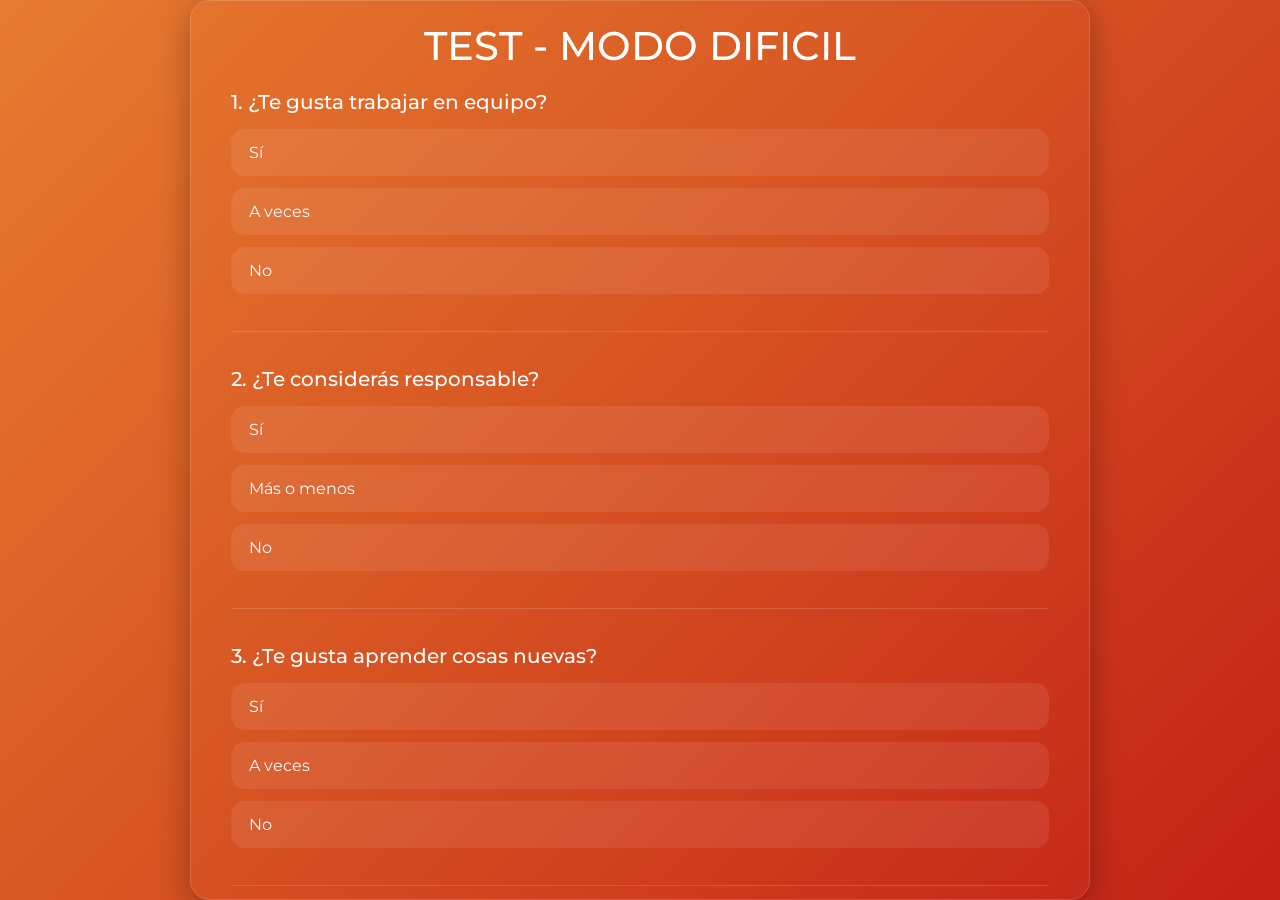
==== dificil.html @ 81282717 "first commit" ====
<!-- facil.html -->
<!DOCTYPE html>
<html lang="es">
<head>
  <meta charset="UTF-8">
  <meta name="viewport" content="width=device-width, initial-scale=1.0">

  <title>Modo Fácil</title>

  <link rel="preconnect" href="https://fonts.googleapis.com">
  <link rel="preconnect" href="https://fonts.gstatic.com" crossorigin>

  <link href="https://fonts.googleapis.com/css2?family=Montserrat:wght@300;400;500;600;700;800&display=swap" rel="stylesheet">

  <link rel="stylesheet" href="styles.css">
</head>
<body>

<section class="pantalla activa">

  <div class="contenedor cuestionario">

    <h1>TEST - MODO DIFICIL</h1>

    <form id="quizForm">

      <!-- PREGUNTAS -->
      <div class="pregunta">
        <p>1. ¿Te gusta trabajar en equipo?</p>

        <input type="radio" id="p1a" name="p1" value="10">
        <label for="p1a">Sí</label>

        <input type="radio" id="p1b" name="p1" value="5">
        <label for="p1b">A veces</label>

        <input type="radio" id="p1c" name="p1" value="0">
        <label for="p1c">No</label>
      </div>

      <div class="pregunta">
        <p>2. ¿Te considerás responsable?</p>

        <input type="radio" id="p2a" name="p2" value="10">
        <label for="p2a">Sí</label>

        <input type="radio" id="p2b" name="p2" value="5">
        <label for="p2b">Más o menos</label>

        <input type="radio" id="p2c" name="p2" value="0">
        <label for="p2c">No</label>
      </div>

      <div class="pregunta">
        <p>3. ¿Te gusta aprender cosas nuevas?</p>

        <input type="radio" id="p3a" name="p3" value="10">
        <label for="p3a">Sí</label>

        <input type="radio" id="p3b" name="p3" value="5">
        <label for="p3b">A veces</label>

        <input type="radio" id="p3c" name="p3" value="0">
        <label for="p3c">No</label>
      </div>

      <div class="pregunta">
        <p>4. ¿Sabés resolver problemas?</p>

        <input type="radio" id="p4a" name="p4" value="10">
        <label for="p4a">Sí</label>

        <input type="radio" id="p4b" name="p4" value="5">
        <label for="p4b">Algunas veces</label>

        <input type="radio" id="p4c" name="p4" value="0">
        <label for="p4c">No</label>
      </div>

      <div class="pregunta">
        <p>5. ¿Te adaptás rápido?</p>

        <input type="radio" id="p5a" name="p5" value="10">
        <label for="p5a">Sí</label>

        <input type="radio" id="p5b" name="p5" value="5">
        <label for="p5b">Depende</label>

        <input type="radio" id="p5c" name="p5" value="0">
        <label for="p5c">No</label>
      </div>

      <div class="pregunta">
        <p>6. ¿Sos organizado?</p>

        <input type="radio" id="p6a" name="p6" value="10">
        <label for="p6a">Sí</label>

        <input type="radio" id="p6b" name="p6" value="5">
        <label for="p6b">A veces</label>

        <input type="radio" id="p6c" name="p6" value="0">
        <label for="p6c">No</label>
      </div>

      <div class="pregunta">
        <p>7. ¿Mantenés la calma bajo presión?</p>

        <input type="radio" id="p7a" name="p7" value="10">
        <label for="p7a">Sí</label>

        <input type="radio" id="p7b" name="p7" value="5">
        <label for="p7b">Más o menos</label>

        <input type="radio" id="p7c" name="p7" value="0">
        <label for="p7c">No</label>
      </div>

      <div class="pregunta">
        <p>8. ¿Te gusta ayudar a otros?</p>

        <input type="radio" id="p8a" name="p8" value="10">
        <label for="p8a">Sí</label>

        <input type="radio" id="p8b" name="p8" value="5">
        <label for="p8b">A veces</label>

        <input type="radio" id="p8c" name="p8" value="0">
        <label for="p8c">No</label>
      </div>

      <div class="pregunta">
        <p>9. ¿Escuchás opiniones diferentes?</p>

        <input type="radio" id="p9a" name="p9" value="10">
        <label for="p9a">Sí</label>

        <input type="radio" id="p9b" name="p9" value="5">
        <label for="p9b">Algunas veces</label>

        <input type="radio" id="p9c" name="p9" value="0">
        <label for="p9c">No</label>
      </div>

      <div class="pregunta">
        <p>10. ¿Te esforzás por mejorar?</p>

        <input type="radio" id="p10a" name="p10" value="10">
        <label for="p10a">Sí</label>

        <input type="radio" id="p10b" name="p10" value="5">
        <label for="p10b">A veces</label>

        <input type="radio" id="p10c" name="p10" value="0">
        <label for="p10c">No</label>
      </div>

            <button type="button" onclick="calcularResultado()">
  FINALIZAR TEST
</button>

<a href="index.html" class="volver-btn">
  Volver a elegir dificultad
</a>

    </form>

    <div id="resultado" class="resultado"></div>

  </div>

</section>

<script src="script.js"></script>

</body>
</html>
---- styles.css ----
/* style.css */

*{
  margin:0;
  padding:0;
  box-sizing:border-box;
  font-family: 'Montserrat', sans-serif;
}


body{
  background: linear-gradient(
    135deg,
    #E77B30 0%,
    #d95a24 40%,
    #C32116 100%
  );

  
  scrollbar-width:none;
  color:white;
  width:100vw;
  height:100vh;

  display:flex;
  justify-content:center;

  align-items:center;
}

body::-webkit-scrollbar{
  display:none;
}

.pantalla{
  width:100vw;
  height:100vh;
  display:none;
  justify-content:center;
  align-items:center;
  text-align:center;
}

.pantalla.activa{
  display:flex;
  flex-direction: column;
  gap: 40px;
}

.logo{
  width:200px;
  object-fit:contain;
  margin-bottom:20px;
  animation: flotar 3s ease-in-out infinite;
  filter: drop-shadow(0 8px 20px rgba(0,0,0,0.25));
}

@keyframes flotar{
  0%{
    transform:translateY(0px);
  }

  50%{
    transform:translateY(-20px);
  }

  100%{
    transform:translateY(0px);
  }
}


.contenedor{
  padding:50px;
  border-radius:20px;
  text-align:center;
  border:1px solid rgba(255,255,255,0.15);
  box-shadow:0 8px 32px rgba(0,0,0,0.3);
}

.contenedor h1{
    font-size:40px;
    margin-bottom:20px;
    font-weight: 500;
    text-transform: uppercase;
}


.contenedor-dificultad{
    display:flex;
    justify-content:center;
    margin-top:30px;
}

.contenedor-dificultad a{
    width:150px;
    padding:15px;
    margin:10px;
    border:none;
    border-radius:12px;
    color:white;
    font-size:18px;
    text-decoration:none;
    display:flex;
    justify-content:center;
    align-items:center;
    transition:0.3s;
}

.contenedor-dificultad h2{
    font-size:24px;
    font-weight: 200;
    text-transform: uppercase;
}

.contenedor-dificultad a:hover{
    transform:scale(1.05); 
    color: #b8b8b8;
}

h1{
  font-size:50px;
  margin-bottom:20px;
}

p{
  margin-bottom:30px;
  color:#bdbdbd;
}

.logo{
  width:260px;
  margin-bottom:20px;
}

.cuestionario{
  width:100%;
  max-width:900px;

  padding:20px 40px;

  overflow-y:auto;
}

.pregunta{
  margin-bottom:35px;

  text-align:left;

  padding-bottom:25px;

  border-bottom:1px solid rgba(255,255,255,0.15);
}

.pregunta p{
  color:white;

  font-size:20px;

  margin-bottom:15px;

  font-weight:500;
}

.pregunta label{
  display:flex;

  align-items:center;

  margin-bottom:12px;

  padding:14px 18px;

  border-radius:14px;

  background:rgba(255,255,255,0.08);

  transition:0.3s;

  cursor:pointer;
}

.pregunta label:hover{
  background:rgba(255,255,255,0.15);

  transform:translateX(5px);
}

input[type="radio"]{
  margin-right:10px;
  display: none;
}

button{
  width:100%;

  padding:15px;

  border:none;

  border-radius:14px;

  background:white;

  color:#C32116;

  font-size:18px;

  font-weight:bold;

  cursor:pointer;

  transition:0.3s;

  margin-top:20px;
}

button:hover{
  transform:scale(1.02);
}

.resultado{
  margin-top:30px;

  text-align:center;

  font-size:30px;

  font-weight:700;
}

.pregunta input[type="radio"]:checked + label{

  background:rgba(255,255,255,0.28);

  border:1px solid rgba(255,255,255,0.45);

  color:white;

  font-weight:600;

  transform:scale(1.02);

  box-shadow:0 0 15px rgba(255,255,255,0.15);
}

.volver-btn{
  display:block;

  width:100%;

  margin-top:15px;

  padding:14px;

  border-radius:14px;

  text-align:center;

  text-decoration:none;

  color:white;

  background:rgba(255,255,255,0.08);

  border:1px solid rgba(255,255,255,0.15);

  transition:0.3s;

  font-weight:500;
}

.volver-btn:hover{
  background:rgba(255,255,255,0.15);

  transform:scale(1.02);
}
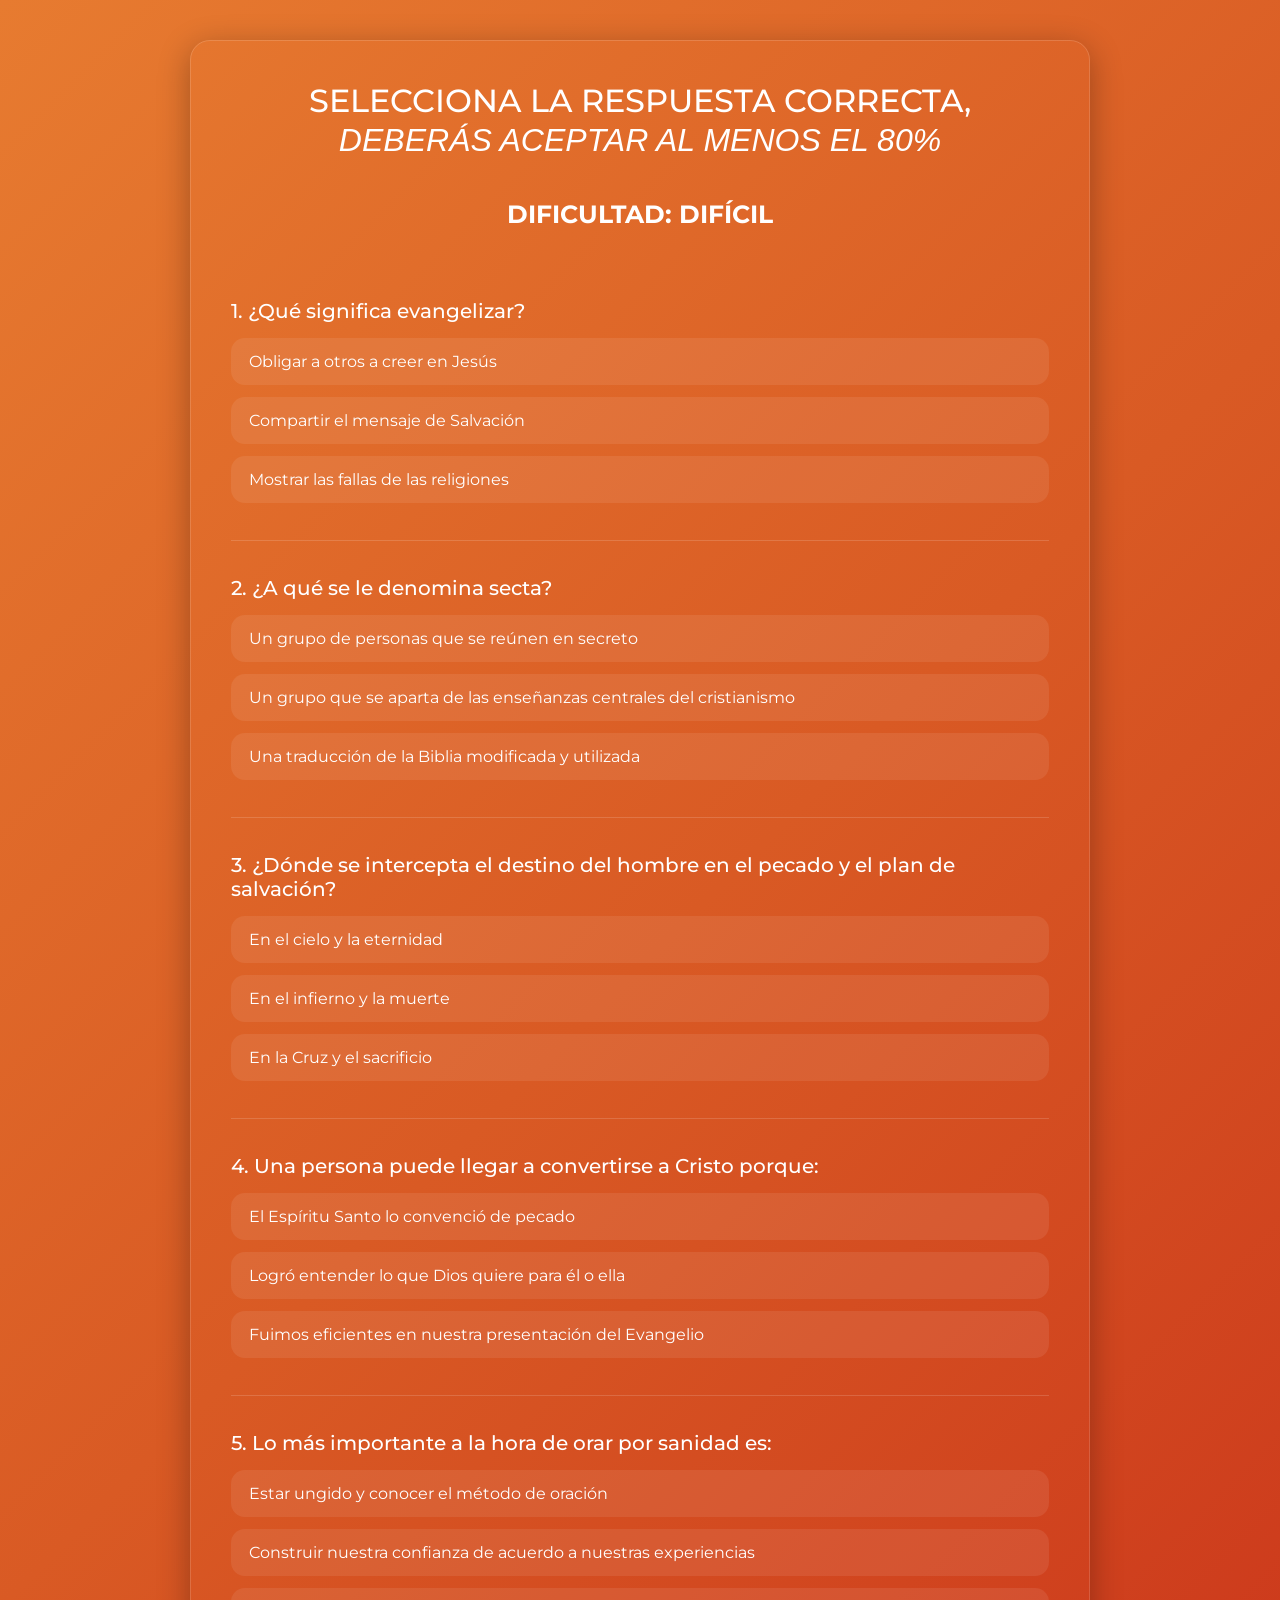
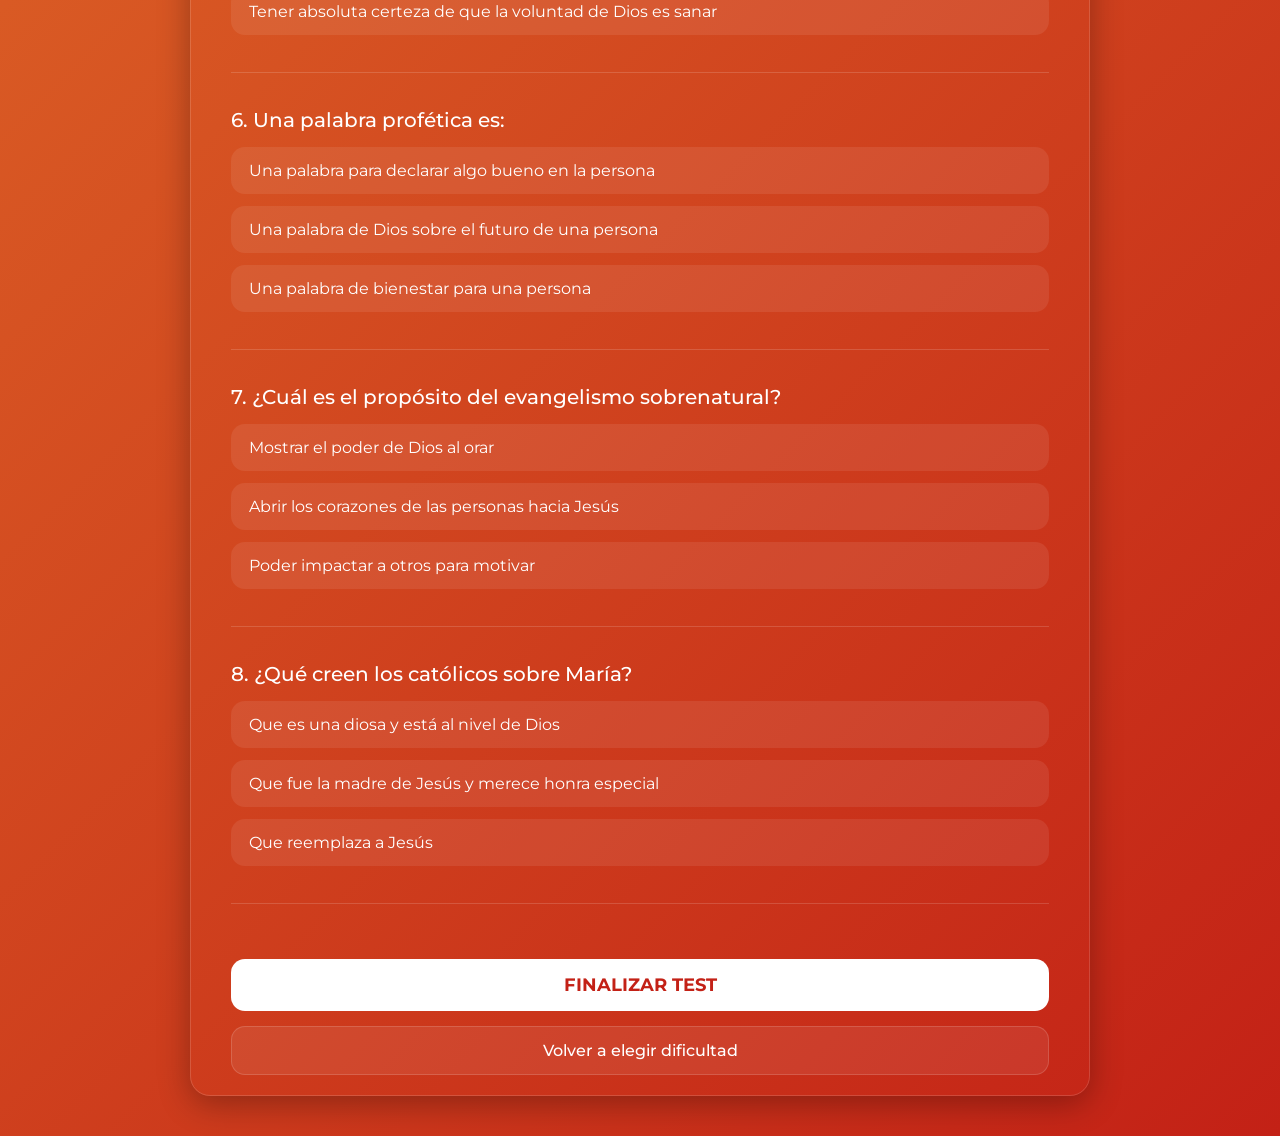
==== commit f8b05965: "add more design" ====
--- a/dificil.html
+++ b/dificil.html
@@ -20,154 +20,137 @@
 
   <div class="contenedor cuestionario">
 
-    <h1>TEST - MODO DIFICIL</h1>
+    <h1>Selecciona la respuesta correcta, <i>deberás aceptar al menos el 80%</i></h1>
+    <h2>Dificultad: Difícil</h2>
 
     <form id="quizForm">
 
       <!-- PREGUNTAS -->
-      <div class="pregunta">
-        <p>1. ¿Te gusta trabajar en equipo?</p>
 
-        <input type="radio" id="p1a" name="p1" value="10">
-        <label for="p1a">Sí</label>
+        <!-- PREGUNTA 1 -->
+        <div class="pregunta">
+          <p>1. ¿Qué significa evangelizar?</p>
 
-        <input type="radio" id="p1b" name="p1" value="5">
-        <label for="p1b">A veces</label>
+          <input type="radio" id="p1a" name="p1" value="0">
+          <label for="p1a">Obligar a otros a creer en Jesús</label>
 
-        <input type="radio" id="p1c" name="p1" value="0">
-        <label for="p1c">No</label>
-      </div>
+          <input type="radio" id="p1b" name="p1" value="12,5">
+          <label for="p1b">Compartir el mensaje de Salvación</label>
 
-      <div class="pregunta">
-        <p>2. ¿Te considerás responsable?</p>
+          <input type="radio" id="p1c" name="p1" value="0">
+          <label for="p1c">Mostrar las fallas de las religiones</label>
+        </div>
 
-        <input type="radio" id="p2a" name="p2" value="10">
-        <label for="p2a">Sí</label>
+        <!-- PREGUNTA 2 -->
+        <div class="pregunta">
+          <p>2. ¿A qué se le denomina secta?</p>
 
-        <input type="radio" id="p2b" name="p2" value="5">
-        <label for="p2b">Más o menos</label>
+          <input type="radio" id="p2a" name="p2" value="0">
+          <label for="p2a">Un grupo de personas que se reúnen en secreto</label>
 
-        <input type="radio" id="p2c" name="p2" value="0">
-        <label for="p2c">No</label>
-      </div>
+          <input type="radio" id="p2b" name="p2" value="12,5">
+          <label for="p2b">Un grupo que se aparta de las enseñanzas centrales del cristianismo</label>
 
-      <div class="pregunta">
-        <p>3. ¿Te gusta aprender cosas nuevas?</p>
+          <input type="radio" id="p2c" name="p2" value="0">
+          <label for="p2c">Una traducción de la Biblia modificada y utilizada</label>
+        </div>
 
-        <input type="radio" id="p3a" name="p3" value="10">
-        <label for="p3a">Sí</label>
+        <!-- PREGUNTA 3 -->
+        <div class="pregunta">
+          <p>3. ¿Dónde se intercepta el destino del hombre en el pecado y el plan de salvación?</p>
 
-        <input type="radio" id="p3b" name="p3" value="5">
-        <label for="p3b">A veces</label>
+          <input type="radio" id="p3a" name="p3" value="0">
+          <label for="p3a">En el cielo y la eternidad</label>
 
-        <input type="radio" id="p3c" name="p3" value="0">
-        <label for="p3c">No</label>
-      </div>
+          <input type="radio" id="p3b" name="p3" value="0">
+          <label for="p3b">En el infierno y la muerte</label>
 
-      <div class="pregunta">
-        <p>4. ¿Sabés resolver problemas?</p>
+          <input type="radio" id="p3c" name="p3" value="12,5">
+          <label for="p3c">En la Cruz y el sacrificio</label>
+        </div>
 
-        <input type="radio" id="p4a" name="p4" value="10">
-        <label for="p4a">Sí</label>
+        <!-- PREGUNTA 4 -->
+        <div class="pregunta">
+          <p>4. Una persona puede llegar a convertirse a Cristo porque:</p>
 
-        <input type="radio" id="p4b" name="p4" value="5">
-        <label for="p4b">Algunas veces</label>
+          <input type="radio" id="p4a" name="p4" value="12,5">
+          <label for="p4a">El Espíritu Santo lo convenció de pecado</label>
 
-        <input type="radio" id="p4c" name="p4" value="0">
-        <label for="p4c">No</label>
-      </div>
+          <input type="radio" id="p4b" name="p4" value="0">
+          <label for="p4b">Logró entender lo que Dios quiere para él o ella</label>
 
-      <div class="pregunta">
-        <p>5. ¿Te adaptás rápido?</p>
+          <input type="radio" id="p4c" name="p4" value="0">
+          <label for="p4c">Fuimos eficientes en nuestra presentación del Evangelio</label>
+        </div>
 
-        <input type="radio" id="p5a" name="p5" value="10">
-        <label for="p5a">Sí</label>
+        <!-- PREGUNTA 5 -->
+        <div class="pregunta">
+          <p>5. Lo más importante a la hora de orar por sanidad es:</p>
 
-        <input type="radio" id="p5b" name="p5" value="5">
-        <label for="p5b">Depende</label>
+          <input type="radio" id="p5a" name="p5" value="0">
+          <label for="p5a">Estar ungido y conocer el método de oración</label>
 
-        <input type="radio" id="p5c" name="p5" value="0">
-        <label for="p5c">No</label>
-      </div>
+          <input type="radio" id="p5b" name="p5" value="0">
+          <label for="p5b">Construir nuestra confianza de acuerdo a nuestras experiencias</label>
 
-      <div class="pregunta">
-        <p>6. ¿Sos organizado?</p>
+          <input type="radio" id="p5c" name="p5" value="12,5">
+          <label for="p5c">Tener absoluta certeza de que la voluntad de Dios es sanar</label>
+        </div>
 
-        <input type="radio" id="p6a" name="p6" value="10">
-        <label for="p6a">Sí</label>
+        <!-- PREGUNTA 6 -->
+        <div class="pregunta">
+          <p>6. Una palabra profética es:</p>
 
-        <input type="radio" id="p6b" name="p6" value="5">
-        <label for="p6b">A veces</label>
+          <input type="radio" id="p6a" name="p6" value="0">
+          <label for="p6a">Una palabra para declarar algo bueno en la persona</label>
 
-        <input type="radio" id="p6c" name="p6" value="0">
-        <label for="p6c">No</label>
-      </div>
+          <input type="radio" id="p6b" name="p6" value="12,5">
+          <label for="p6b">Una palabra de Dios sobre el futuro de una persona</label>
 
-      <div class="pregunta">
-        <p>7. ¿Mantenés la calma bajo presión?</p>
+          <input type="radio" id="p6c" name="p6" value="0">
+          <label for="p6c">Una palabra de bienestar para una persona</label>
+        </div>
 
-        <input type="radio" id="p7a" name="p7" value="10">
-        <label for="p7a">Sí</label>
+        <!-- PREGUNTA 7 -->
+        <div class="pregunta">
+          <p>7. ¿Cuál es el propósito del evangelismo sobrenatural?</p>
 
-        <input type="radio" id="p7b" name="p7" value="5">
-        <label for="p7b">Más o menos</label>
+          <input type="radio" id="p7a" name="p7" value="0">
+          <label for="p7a">Mostrar el poder de Dios al orar</label>
 
-        <input type="radio" id="p7c" name="p7" value="0">
-        <label for="p7c">No</label>
-      </div>
+          <input type="radio" id="p7b" name="p7" value="12,5">
+          <label for="p7b">Abrir los corazones de las personas hacia Jesús</label>
 
-      <div class="pregunta">
-        <p>8. ¿Te gusta ayudar a otros?</p>
+          <input type="radio" id="p7c" name="p7" value="0">
+          <label for="p7c">Poder impactar a otros para motivar</label>
+        </div>
 
-        <input type="radio" id="p8a" name="p8" value="10">
-        <label for="p8a">Sí</label>
+        <!-- PREGUNTA 8 -->
+        <div class="pregunta">
+          <p>8. ¿Qué creen los católicos sobre María?</p>
 
-        <input type="radio" id="p8b" name="p8" value="5">
-        <label for="p8b">A veces</label>
+          <input type="radio" id="p8a" name="p8" value="0">
+          <label for="p8a">Que es una diosa y está al nivel de Dios</label>
 
-        <input type="radio" id="p8c" name="p8" value="0">
-        <label for="p8c">No</label>
-      </div>
+          <input type="radio" id="p8b" name="p8" value="12,5">
+          <label for="p8b">Que fue la madre de Jesús y merece honra especial</label>
 
-      <div class="pregunta">
-        <p>9. ¿Escuchás opiniones diferentes?</p>
+          <input type="radio" id="p8c" name="p8" value="0">
+          <label for="p8c">Que reemplaza a Jesús</label>
+        </div>
 
-        <input type="radio" id="p9a" name="p9" value="10">
-        <label for="p9a">Sí</label>
-
-        <input type="radio" id="p9b" name="p9" value="5">
-        <label for="p9b">Algunas veces</label>
-
-        <input type="radio" id="p9c" name="p9" value="0">
-        <label for="p9c">No</label>
-      </div>
-
-      <div class="pregunta">
-        <p>10. ¿Te esforzás por mejorar?</p>
-
-        <input type="radio" id="p10a" name="p10" value="10">
-        <label for="p10a">Sí</label>
-
-        <input type="radio" id="p10b" name="p10" value="5">
-        <label for="p10b">A veces</label>
-
-        <input type="radio" id="p10c" name="p10" value="0">
-        <label for="p10c">No</label>
-      </div>
-
-            <button type="button" onclick="calcularResultado()">
+      <button type="button" onclick="calcularResultado()">
   FINALIZAR TEST
 </button>
 
 <a href="index.html" class="volver-btn">
   Volver a elegir dificultad
 </a>
+    </form>
+  </div>
 
-    </form>
-
+  
     <div id="resultado" class="resultado"></div>
-
-  </div>
 
 </section>
 
--- a/styles.css
+++ b/styles.css
@@ -16,16 +16,11 @@
     #C32116 100%
   );
 
-  
-  scrollbar-width:none;
-  color:white;
-  width:100vw;
-  height:100vh;
-
-  display:flex;
-  justify-content:center;
-
-  align-items:center;
+  color:white;
+
+  min-height:100vh;
+
+  overflow-x:hidden;
 }
 
 body::-webkit-scrollbar{
@@ -33,24 +28,32 @@
 }
 
 .pantalla{
-  width:100vw;
-  height:100vh;
+  width:100%;
+
+  min-height:100vh;
+
   display:none;
+
   justify-content:center;
+
   align-items:center;
+
   text-align:center;
+
+  padding:40px 20px;
 }
 
 .pantalla.activa{
   display:flex;
-  flex-direction: column;
-  gap: 40px;
-}
+  flex-direction:column;
+  margin: 0;
+}
+
 
 .logo{
-  width:200px;
+  width:300px;
   object-fit:contain;
-  margin-bottom:20px;
+  margin:10px;
   animation: flotar 3s ease-in-out infinite;
   filter: drop-shadow(0 8px 20px rgba(0,0,0,0.25));
 }
@@ -82,6 +85,13 @@
     font-size:40px;
     margin-bottom:20px;
     font-weight: 500;
+    text-transform: uppercase;
+}
+
+.contenedor h3{
+    font-size:20px;
+    margin-bottom:20px;
+    font-weight: 400;
     text-transform: uppercase;
 }
 
@@ -107,15 +117,27 @@
     transition:0.3s;
 }
 
+.facil{
+    background:#4CAF50;
+}
+
+.medio{
+    background:#FFC107;
+}
+
+.dificil{
+    background:#ff1100;
+}
+
 .contenedor-dificultad h2{
     font-size:24px;
-    font-weight: 200;
+    font-weight: 600;
     text-transform: uppercase;
 }
 
 .contenedor-dificultad a:hover{
     transform:scale(1.05); 
-    color: #b8b8b8;
+    color: #474747;
 }
 
 h1{
@@ -128,11 +150,6 @@
   color:#bdbdbd;
 }
 
-.logo{
-  width:260px;
-  margin-bottom:20px;
-}
-
 .cuestionario{
   width:100%;
   max-width:900px;
@@ -142,6 +159,17 @@
   overflow-y:auto;
 }
 
+.cuestionario h1{
+  font-size:32px;
+  padding: 20px;
+}
+
+.cuestionario h2{
+  font-size:25px;
+  margin-bottom:70px;
+  text-transform: uppercase;
+}
+
 .pregunta{
   margin-bottom:35px;
 
@@ -220,13 +248,30 @@
 }
 
 .resultado{
-  margin-top:30px;
-
-  text-align:center;
-
-  font-size:30px;
-
-  font-weight:700;
+
+  position:fixed;
+  font-size: 25px;
+
+  top:0;
+  left:0;
+
+  width:100vw;
+  height:100vh;
+
+  background:rgba(0,0,0,0.6);
+
+  backdrop-filter:blur(8px);
+
+  display:none;
+
+  justify-content:center;
+  align-items:center;
+
+  z-index:9999;
+}
+
+.resultado.mostrar{
+  display:flex;
 }
 
 .pregunta input[type="radio"]:checked + label{
@@ -274,4 +319,73 @@
   background:rgba(255,255,255,0.15);
 
   transform:scale(1.02);
+}
+
+/* RESULTADO AMARILLO */
+.resultado-card.amarillo h2{
+  color:#ffd54a;
+}
+
+/* RESULTADO VERDE */
+.resultado-card.verde h2{
+  color:#4ade80;
+}
+
+.resultado-card p{
+  color:white;
+  font-weight: 100;
+  font-size:18px;
+}
+
+/* ========================= */
+/* RESPONSIVE CELULAR */
+/* ========================= */
+
+@media (max-width: 768px){
+
+  body{
+    padding:20px;
+    height:auto;
+    min-height:100vh;
+  }
+
+  .pantalla{
+    padding:20px 0;
+  }
+
+  .logo{
+    width:220px;
+    margin-bottom:25px;
+  }
+
+  .contenedor{
+    width:100%;
+
+    padding:30px 20px;
+  }
+
+  .contenedor h1{
+    font-size:28px;
+    line-height:1.2;
+  }
+
+  .contenedor-dificultad{
+    flex-direction:column;
+
+    align-items:center;
+
+    width:100%;
+  }
+
+  .contenedor-dificultad a{
+    width:100%;
+    max-width:260px;
+
+    margin:8px 0;
+  }
+
+  .contenedor-dificultad h2{
+    font-size:20px;
+  }
+
 }
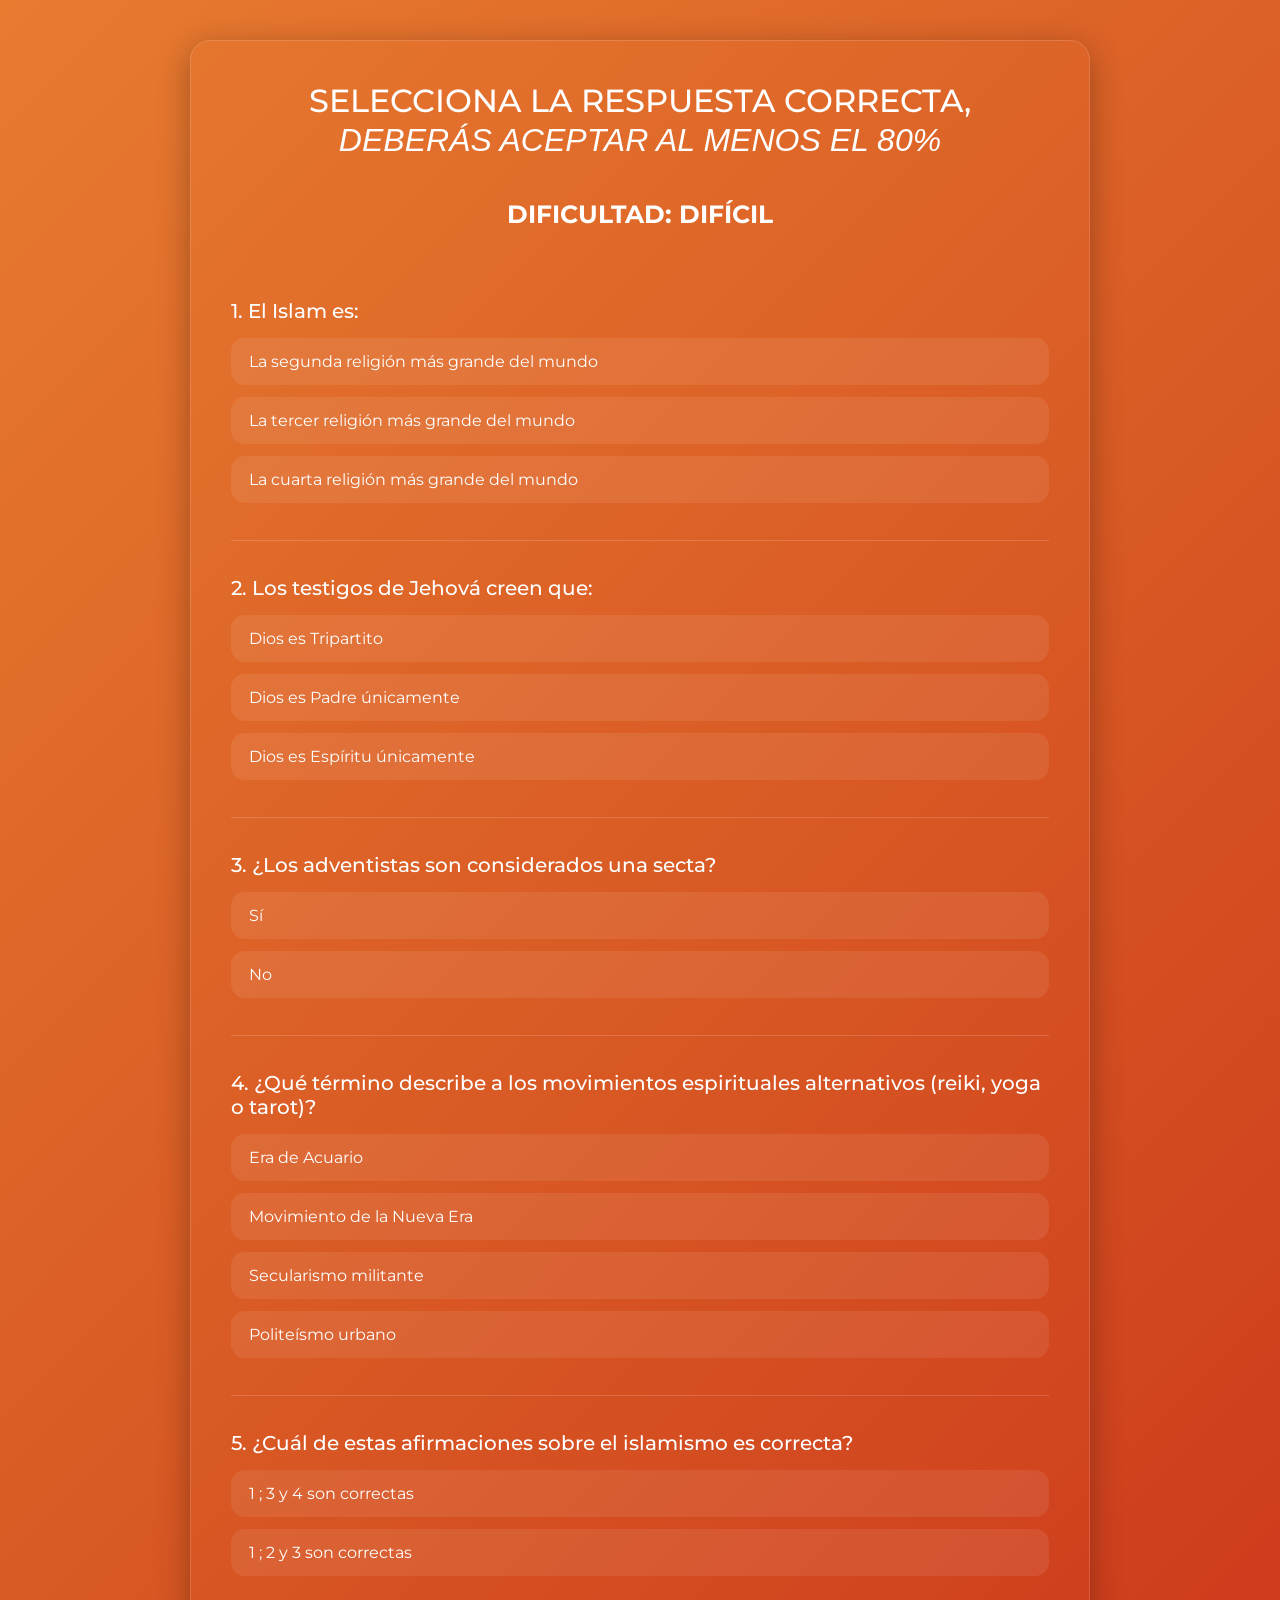
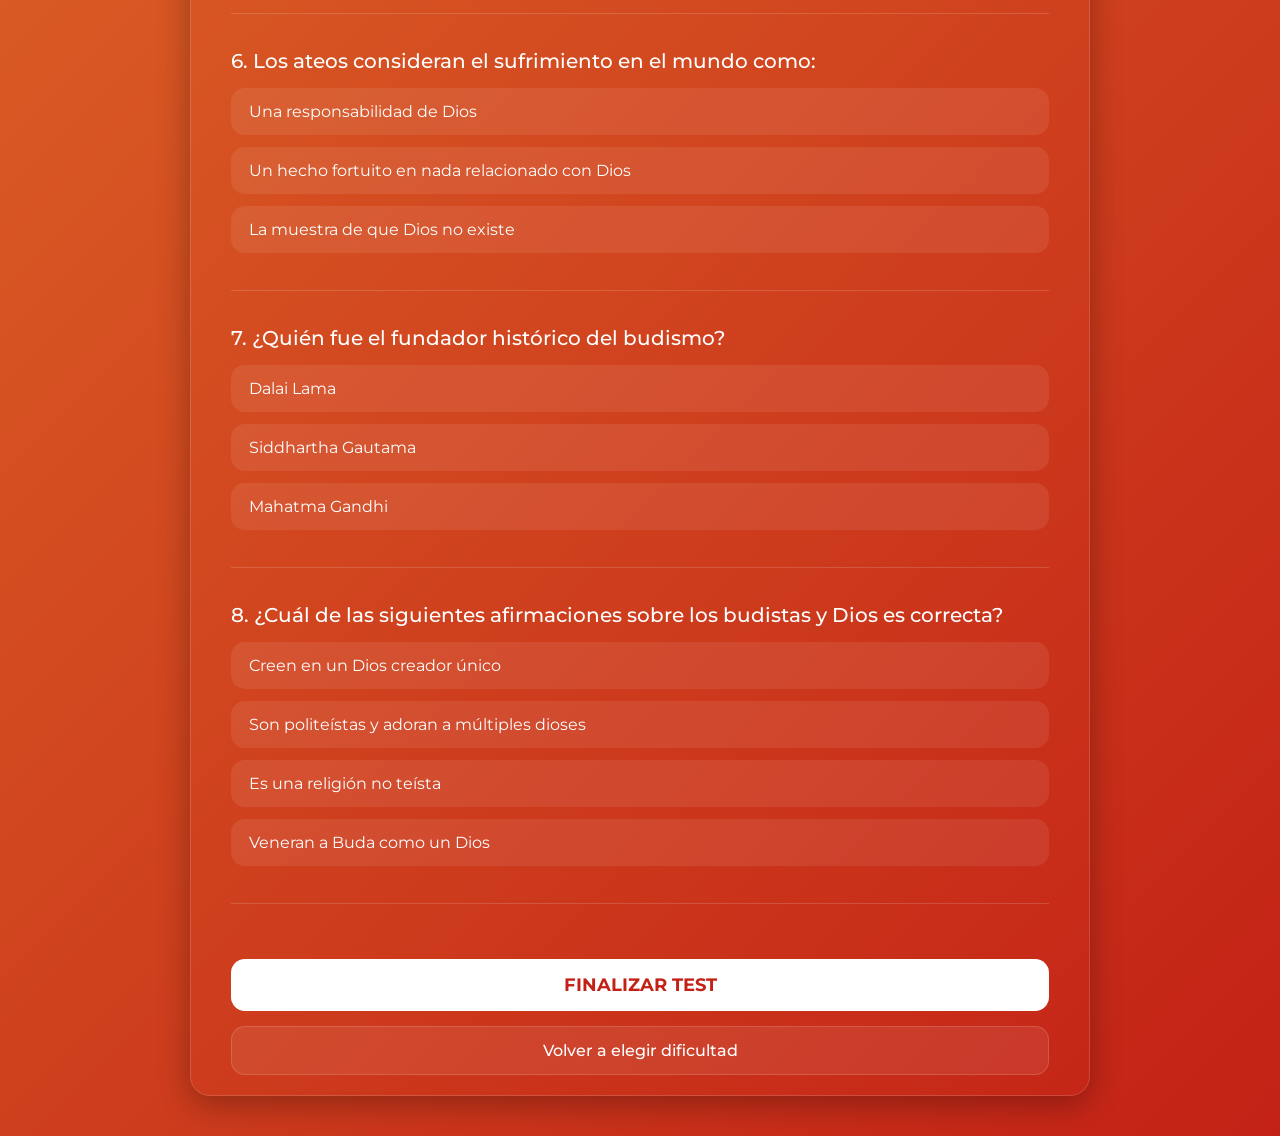
==== commit 21ed78d7: "add another questions in dificil mode}" ====
--- a/dificil.html
+++ b/dificil.html
@@ -28,116 +28,167 @@
       <!-- PREGUNTAS -->
 
         <!-- PREGUNTA 1 -->
-        <div class="pregunta">
-          <p>1. ¿Qué significa evangelizar?</p>
-
-          <input type="radio" id="p1a" name="p1" value="0">
-          <label for="p1a">Obligar a otros a creer en Jesús</label>
-
-          <input type="radio" id="p1b" name="p1" value="12,5">
-          <label for="p1b">Compartir el mensaje de Salvación</label>
-
-          <input type="radio" id="p1c" name="p1" value="0">
-          <label for="p1c">Mostrar las fallas de las religiones</label>
-        </div>
-
-        <!-- PREGUNTA 2 -->
-        <div class="pregunta">
-          <p>2. ¿A qué se le denomina secta?</p>
-
-          <input type="radio" id="p2a" name="p2" value="0">
-          <label for="p2a">Un grupo de personas que se reúnen en secreto</label>
-
-          <input type="radio" id="p2b" name="p2" value="12,5">
-          <label for="p2b">Un grupo que se aparta de las enseñanzas centrales del cristianismo</label>
-
-          <input type="radio" id="p2c" name="p2" value="0">
-          <label for="p2c">Una traducción de la Biblia modificada y utilizada</label>
-        </div>
-
-        <!-- PREGUNTA 3 -->
-        <div class="pregunta">
-          <p>3. ¿Dónde se intercepta el destino del hombre en el pecado y el plan de salvación?</p>
-
-          <input type="radio" id="p3a" name="p3" value="0">
-          <label for="p3a">En el cielo y la eternidad</label>
-
-          <input type="radio" id="p3b" name="p3" value="0">
-          <label for="p3b">En el infierno y la muerte</label>
-
-          <input type="radio" id="p3c" name="p3" value="12,5">
-          <label for="p3c">En la Cruz y el sacrificio</label>
-        </div>
-
-        <!-- PREGUNTA 4 -->
-        <div class="pregunta">
-          <p>4. Una persona puede llegar a convertirse a Cristo porque:</p>
-
-          <input type="radio" id="p4a" name="p4" value="12,5">
-          <label for="p4a">El Espíritu Santo lo convenció de pecado</label>
-
-          <input type="radio" id="p4b" name="p4" value="0">
-          <label for="p4b">Logró entender lo que Dios quiere para él o ella</label>
-
-          <input type="radio" id="p4c" name="p4" value="0">
-          <label for="p4c">Fuimos eficientes en nuestra presentación del Evangelio</label>
-        </div>
-
-        <!-- PREGUNTA 5 -->
-        <div class="pregunta">
-          <p>5. Lo más importante a la hora de orar por sanidad es:</p>
-
-          <input type="radio" id="p5a" name="p5" value="0">
-          <label for="p5a">Estar ungido y conocer el método de oración</label>
-
-          <input type="radio" id="p5b" name="p5" value="0">
-          <label for="p5b">Construir nuestra confianza de acuerdo a nuestras experiencias</label>
-
-          <input type="radio" id="p5c" name="p5" value="12,5">
-          <label for="p5c">Tener absoluta certeza de que la voluntad de Dios es sanar</label>
-        </div>
-
-        <!-- PREGUNTA 6 -->
-        <div class="pregunta">
-          <p>6. Una palabra profética es:</p>
-
-          <input type="radio" id="p6a" name="p6" value="0">
-          <label for="p6a">Una palabra para declarar algo bueno en la persona</label>
-
-          <input type="radio" id="p6b" name="p6" value="12,5">
-          <label for="p6b">Una palabra de Dios sobre el futuro de una persona</label>
-
-          <input type="radio" id="p6c" name="p6" value="0">
-          <label for="p6c">Una palabra de bienestar para una persona</label>
-        </div>
-
-        <!-- PREGUNTA 7 -->
-        <div class="pregunta">
-          <p>7. ¿Cuál es el propósito del evangelismo sobrenatural?</p>
-
-          <input type="radio" id="p7a" name="p7" value="0">
-          <label for="p7a">Mostrar el poder de Dios al orar</label>
-
-          <input type="radio" id="p7b" name="p7" value="12,5">
-          <label for="p7b">Abrir los corazones de las personas hacia Jesús</label>
-
-          <input type="radio" id="p7c" name="p7" value="0">
-          <label for="p7c">Poder impactar a otros para motivar</label>
-        </div>
-
-        <!-- PREGUNTA 8 -->
-        <div class="pregunta">
-          <p>8. ¿Qué creen los católicos sobre María?</p>
-
-          <input type="radio" id="p8a" name="p8" value="0">
-          <label for="p8a">Que es una diosa y está al nivel de Dios</label>
-
-          <input type="radio" id="p8b" name="p8" value="12,5">
-          <label for="p8b">Que fue la madre de Jesús y merece honra especial</label>
-
-          <input type="radio" id="p8c" name="p8" value="0">
-          <label for="p8c">Que reemplaza a Jesús</label>
-        </div>
+<div class="pregunta">
+  <p>1. El Islam es:</p>
+
+  <input type="radio" id="p1a" name="p1" value="1">
+  <label for="p1a">
+    La segunda religión más grande del mundo
+  </label>
+
+  <input type="radio" id="p1b" name="p1" value="0">
+  <label for="p1b">
+    La tercer religión más grande del mundo
+  </label>
+
+  <input type="radio" id="p1c" name="p1" value="0">
+  <label for="p1c">
+    La cuarta religión más grande del mundo
+  </label>
+</div>
+
+<!-- PREGUNTA 2 -->
+<div class="pregunta">
+  <p>2. Los testigos de Jehová creen que:</p>
+
+  <input type="radio" id="p2a" name="p2" value="0">
+  <label for="p2a">
+    Dios es Tripartito
+  </label>
+
+  <input type="radio" id="p2b" name="p2" value="1">
+  <label for="p2b">
+    Dios es Padre únicamente
+  </label>
+
+  <input type="radio" id="p2c" name="p2" value="0">
+  <label for="p2c">
+    Dios es Espíritu únicamente
+  </label>
+</div>
+
+<!-- PREGUNTA 3 -->
+<div class="pregunta">
+  <p>3. ¿Los adventistas son considerados una secta?</p>
+
+  <input type="radio" id="p3a" name="p3" value="0">
+  <label for="p3a">
+    Sí
+  </label>
+
+  <input type="radio" id="p3b" name="p3" value="1">
+  <label for="p3b">
+    No
+  </label>
+</div>
+
+<!-- PREGUNTA 4 -->
+<div class="pregunta">
+  <p>
+    4. ¿Qué término describe a los movimientos espirituales alternativos
+    (reiki, yoga o tarot)?
+  </p>
+
+  <input type="radio" id="p4a" name="p4" value="0">
+  <label for="p4a">
+    Era de Acuario
+  </label>
+
+  <input type="radio" id="p4b" name="p4" value="1">
+  <label for="p4b">
+    Movimiento de la Nueva Era
+  </label>
+
+  <input type="radio" id="p4c" name="p4" value="0">
+  <label for="p4c">
+    Secularismo militante
+  </label>
+
+  <input type="radio" id="p4d" name="p4" value="0">
+  <label for="p4d">
+    Politeísmo urbano
+  </label>
+</div>
+
+<!-- PREGUNTA 5 -->
+<div class="pregunta">
+  <p>5. ¿Cuál de estas afirmaciones sobre el islamismo es correcta?</p>
+
+  <input type="radio" id="p5a" name="p5" value="0">
+  <label for="p5a">
+    1 ; 3 y 4 son correctas
+  </label>
+
+  <input type="radio" id="p5b" name="p5" value="1">
+  <label for="p5b">
+    1 ; 2 y 3 son correctas
+  </label>
+</div>
+
+<!-- PREGUNTA 6 -->
+<div class="pregunta">
+  <p>6. Los ateos consideran el sufrimiento en el mundo como:</p>
+
+  <input type="radio" id="p6a" name="p6" value="0">
+  <label for="p6a">
+    Una responsabilidad de Dios
+  </label>
+
+  <input type="radio" id="p6b" name="p6" value="0">
+  <label for="p6b">
+    Un hecho fortuito en nada relacionado con Dios
+  </label>
+
+  <input type="radio" id="p6c" name="p6" value="1">
+  <label for="p6c">
+    La muestra de que Dios no existe
+  </label>
+</div>
+
+<!-- PREGUNTA 7 -->
+<div class="pregunta">
+  <p>7. ¿Quién fue el fundador histórico del budismo?</p>
+
+  <input type="radio" id="p7a" name="p7" value="0">
+  <label for="p7a">
+    Dalai Lama
+  </label>
+
+  <input type="radio" id="p7b" name="p7" value="1">
+  <label for="p7b">
+    Siddhartha Gautama
+  </label>
+
+  <input type="radio" id="p7c" name="p7" value="0">
+  <label for="p7c">
+    Mahatma Gandhi
+  </label>
+</div>
+
+<!-- PREGUNTA 8 -->
+<div class="pregunta">
+  <p>8. ¿Cuál de las siguientes afirmaciones sobre los budistas y Dios es correcta?</p>
+
+  <input type="radio" id="p8a" name="p8" value="0">
+  <label for="p8a">
+    Creen en un Dios creador único
+  </label>
+
+  <input type="radio" id="p8b" name="p8" value="0">
+  <label for="p8b">
+    Son politeístas y adoran a múltiples dioses
+  </label>
+
+  <input type="radio" id="p8c" name="p8" value="1">
+  <label for="p8c">
+    Es una religión no teísta
+  </label>
+
+  <input type="radio" id="p8d" name="p8" value="0">
+  <label for="p8d">
+    Veneran a Buda como un Dios
+  </label>
+</div>
 
       <button type="button" onclick="calcularResultado()">
   FINALIZAR TEST
--- a/styles.css
+++ b/styles.css
@@ -118,15 +118,15 @@
 }
 
 .facil{
-    background:#4CAF50;
+    background:#6de971;
 }
 
 .medio{
-    background:#FFC107;
+    background:#ffcd37;
 }
 
 .dificil{
-    background:#ff1100;
+    background:#f16257;
 }
 
 .contenedor-dificultad h2{
@@ -159,6 +159,11 @@
   overflow-y:auto;
 }
 
+strong{
+  color:white;
+  font-weight:600;
+}
+
 .cuestionario h1{
   font-size:32px;
   padding: 20px;
@@ -247,25 +252,80 @@
   transform:scale(1.02);
 }
 
+
+
+.pregunta input[type="radio"]:checked + label{
+
+  background:rgba(255,255,255,0.28);
+
+  border:1px solid rgba(255,255,255,0.45);
+
+  color:white;
+
+  font-weight:600;
+
+  transform:scale(1.02);
+
+  box-shadow:0 0 15px rgba(255,255,255,0.15);
+}
+
+.volver-btn{
+  display:block;
+
+  width:100%;
+
+  margin-top:15px;
+
+  padding:14px;
+
+  border-radius:14px;
+
+  text-align:center;
+
+  text-decoration:none;
+
+  color:white;
+
+  background:rgba(255,255,255,0.08);
+
+  border:1px solid rgba(255,255,255,0.15);
+
+  transition:0.3s;
+
+  font-weight:500;
+}
+
+.volver-btn:hover{
+  background:rgba(255,255,255,0.15);
+
+  transform:scale(1.02);
+}
+
+/* ========================= */
+/* MODAL RESULTADO */
+/* ========================= */
+
 .resultado{
 
   position:fixed;
-  font-size: 25px;
-
-  top:0;
-  left:0;
-
-  width:100vw;
+
+  inset:0;
+
+  width:100%;
+
   height:100vh;
 
-  background:rgba(0,0,0,0.6);
-
-  backdrop-filter:blur(8px);
+  background:rgba(0,0,0,0.65);
+
+  backdrop-filter:blur(10px);
 
   display:none;
 
   justify-content:center;
+
   align-items:center;
+
+  padding:20px;
 
   z-index:9999;
 }
@@ -274,51 +334,205 @@
   display:flex;
 }
 
-.pregunta input[type="radio"]:checked + label{
-
-  background:rgba(255,255,255,0.28);
-
-  border:1px solid rgba(255,255,255,0.45);
-
-  color:white;
-
-  font-weight:600;
-
-  transform:scale(1.02);
-
-  box-shadow:0 0 15px rgba(255,255,255,0.15);
-}
-
-.volver-btn{
-  display:block;
+/* ========================= */
+/* CARD */
+/* ========================= */
+
+.resultado-card{
 
   width:100%;
 
-  margin-top:15px;
-
-  padding:14px;
-
-  border-radius:14px;
+  max-width:520px;
+
+  padding:45px 35px;
+
+  border-radius:28px;
 
   text-align:center;
 
-  text-decoration:none;
-
-  color:white;
+  background:rgba(255,255,255,0.10);
+
+  backdrop-filter:blur(18px);
+
+  border:1px solid rgba(255,255,255,0.18);
+
+  box-shadow:
+    0 15px 50px rgba(0,0,0,0.35),
+    inset 0 1px 0 rgba(255,255,255,0.1);
+
+  animation:aparecer 0.35s ease;
+
+  position:relative;
+
+  overflow:hidden;
+}
+
+/* BRILLO */
+.resultado-card::before{
+
+  content:"";
+
+  position:absolute;
+
+  top:-120px;
+  left:-120px;
+
+  width:240px;
+  height:240px;
 
   background:rgba(255,255,255,0.08);
 
-  border:1px solid rgba(255,255,255,0.15);
+  border-radius:50%;
+
+  filter:blur(10px);
+}
+
+/* TITULO */
+
+.resultado-card h2{
+
+  font-size:48px;
+
+  font-weight:800;
+
+  margin-bottom:25px;
+
+  letter-spacing:1px;
+}
+
+/* TEXTO */
+
+.resultado-card p{
+
+  font-size:18px;
+
+  line-height:1.7;
+
+  color:rgba(255,255,255,0.92);
+
+  margin-bottom:18px;
+}
+
+/* BOTON */
+
+.resultado-card button{
+
+  width:100%;
+
+  margin-top:20px;
+
+  padding:16px;
+
+  border:none;
+
+  border-radius:16px;
+
+  background:white;
+
+  color:#C32116;
+
+  font-size:16px;
+
+  font-weight:700;
+
+  cursor:pointer;
 
   transition:0.3s;
-
-  font-weight:500;
-}
-
-.volver-btn:hover{
-  background:rgba(255,255,255,0.15);
-
-  transform:scale(1.02);
+}
+
+.resultado-card button:hover{
+
+  transform:translateY(-2px);
+
+  box-shadow:0 10px 25px rgba(255,255,255,0.2);
+}
+
+/* ========================= */
+/* COLORES */
+/* ========================= */
+
+/* ROJO */
+
+.resultado-card.rojo{
+
+  border:2px solid rgba(255,80,80,0.5);
+
+  box-shadow:
+    0 0 35px rgba(255,80,80,0.25),
+    0 15px 50px rgba(0,0,0,0.35);
+}
+
+.resultado-card.rojo h2{
+  color:#ff6b6b;
+}
+
+/* AMARILLO */
+
+.resultado-card.amarillo{
+
+  border:2px solid rgba(255,210,74,0.5);
+
+  box-shadow:
+    0 0 35px rgba(255,210,74,0.25),
+    0 15px 50px rgba(0,0,0,0.35);
+}
+
+.resultado-card.amarillo h2{
+  color:#ffd54a;
+}
+
+/* VERDE */
+
+.resultado-card.verde{
+
+  border:2px solid rgba(74,222,128,0.5);
+
+  box-shadow:
+    0 0 35px rgba(74,222,128,0.25),
+    0 15px 50px rgba(0,0,0,0.35);
+}
+
+.resultado-card.verde h2{
+  color:#4ade80;
+}
+
+/* ========================= */
+/* ANIMACION */
+/* ========================= */
+
+@keyframes aparecer{
+
+  from{
+    opacity:0;
+    transform:translateY(20px) scale(0.95);
+  }
+
+  to{
+    opacity:1;
+    transform:translateY(0) scale(1);
+  }
+}
+
+/* ========================= */
+/* RESPONSIVE */
+/* ========================= */
+
+@media (max-width:768px){
+
+  .resultado-card{
+
+    padding:35px 25px;
+
+    border-radius:22px;
+  }
+
+  .resultado-card h2{
+    font-size:38px;
+  }
+
+  .resultado-card p{
+    font-size:16px;
+  }
 }
 
 /* RESULTADO AMARILLO */
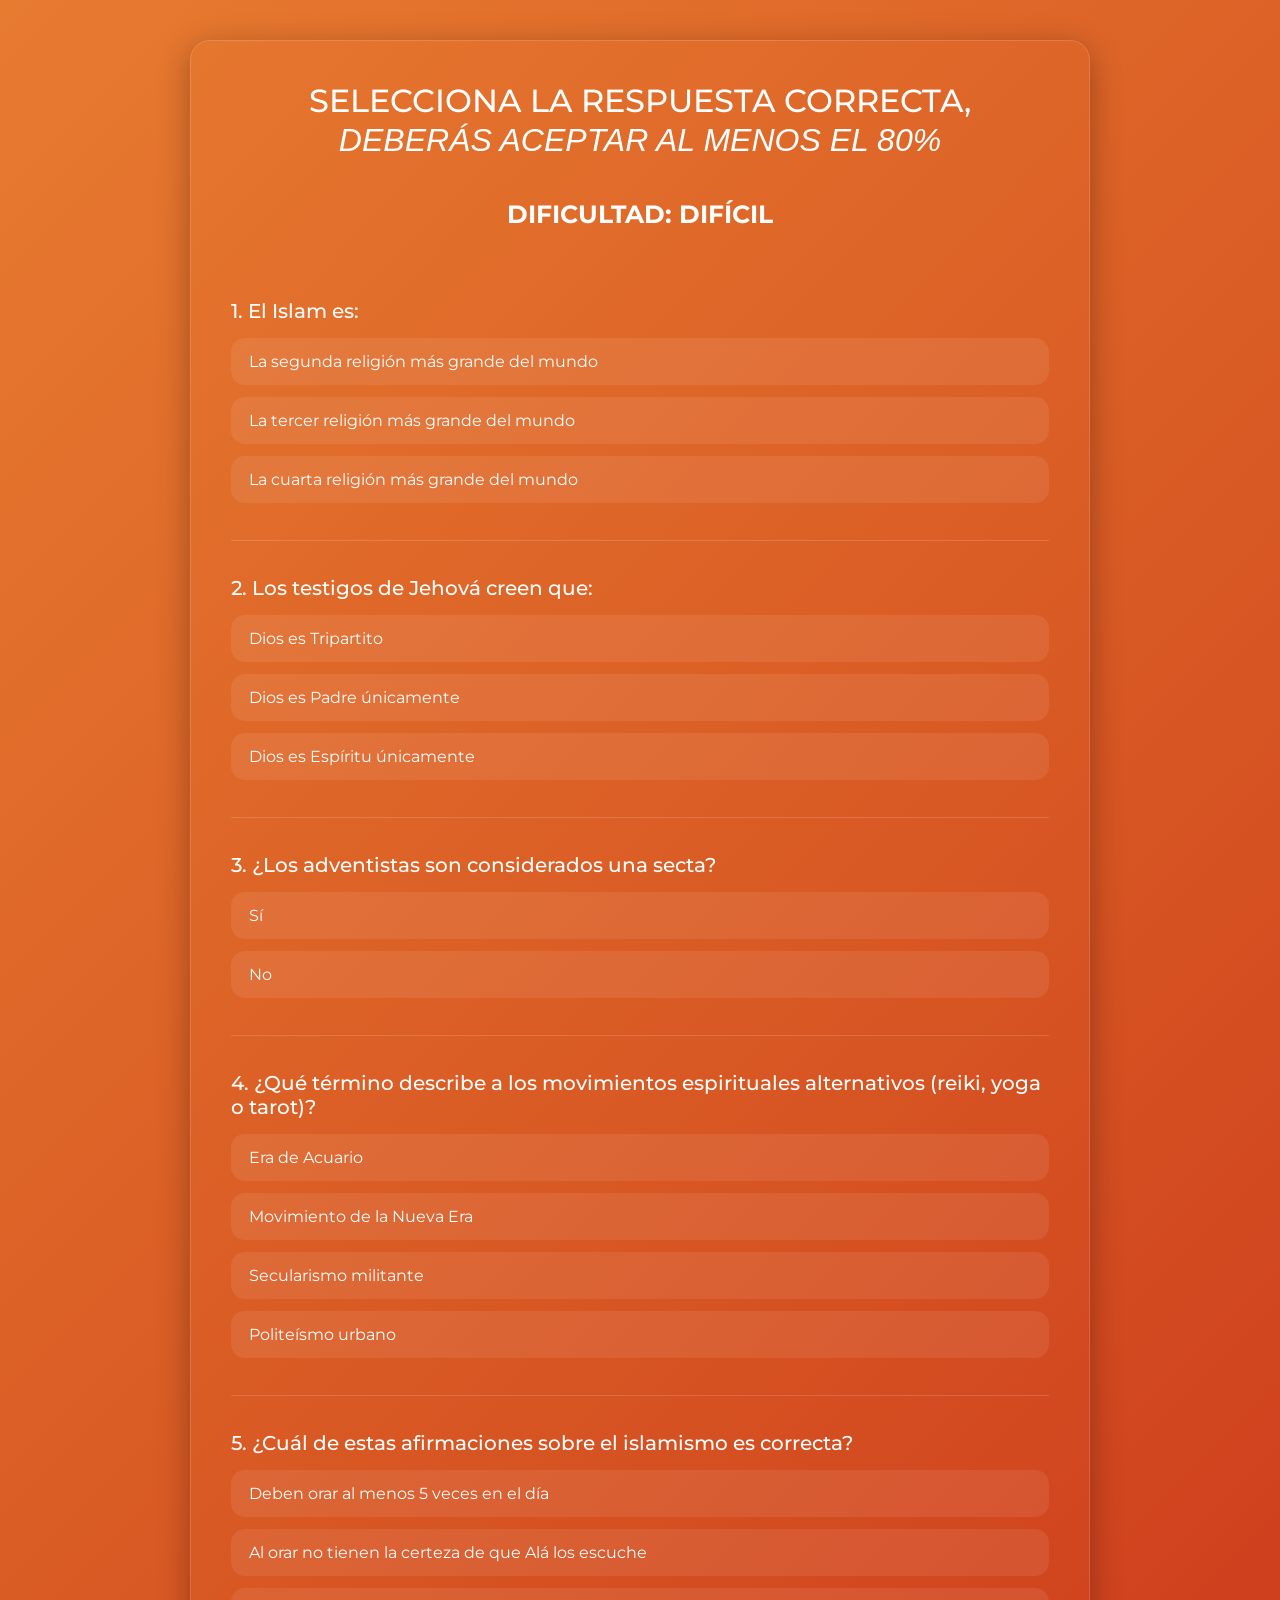
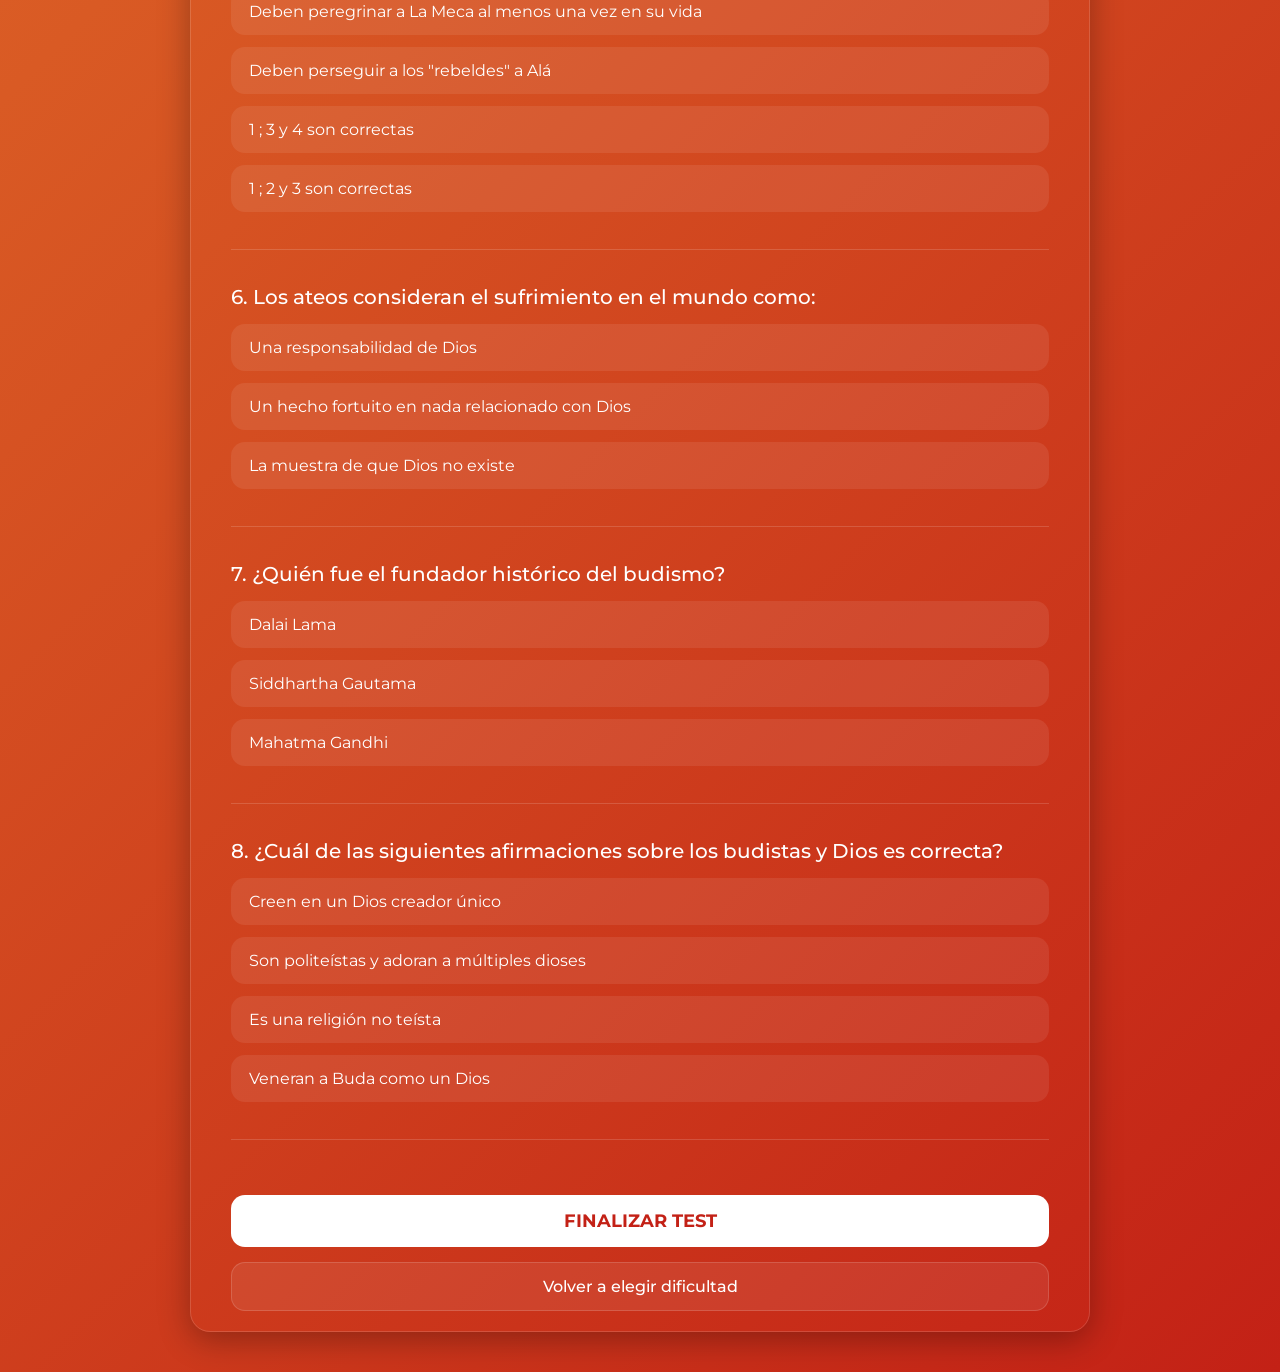
==== commit 1e145cc9: "fix" ====
--- a/dificil.html
+++ b/dificil.html
@@ -112,17 +112,39 @@
 
 <!-- PREGUNTA 5 -->
 <div class="pregunta">
+
   <p>5. ¿Cuál de estas afirmaciones sobre el islamismo es correcta?</p>
 
   <input type="radio" id="p5a" name="p5" value="0">
   <label for="p5a">
+    Deben orar al menos 5 veces en el día
+  </label>
+
+  <input type="radio" id="p5b" name="p5" value="0">
+  <label for="p5b">
+    Al orar no tienen la certeza de que Alá los escuche
+  </label>
+
+  <input type="radio" id="p5c" name="p5" value="0">
+  <label for="p5c">
+    Deben peregrinar a La Meca al menos una vez en su vida
+  </label>
+
+  <input type="radio" id="p5d" name="p5" value="0">
+  <label for="p5d">
+    Deben perseguir a los "rebeldes" a Alá
+  </label>
+
+  <input type="radio" id="p5e" name="p5" value="0">
+  <label for="p5e">
     1 ; 3 y 4 son correctas
   </label>
 
-  <input type="radio" id="p5b" name="p5" value="1">
-  <label for="p5b">
+  <input type="radio" id="p5f" name="p5" value="1">
+  <label for="p5f">
     1 ; 2 y 3 son correctas
   </label>
+
 </div>
 
 <!-- PREGUNTA 6 -->
